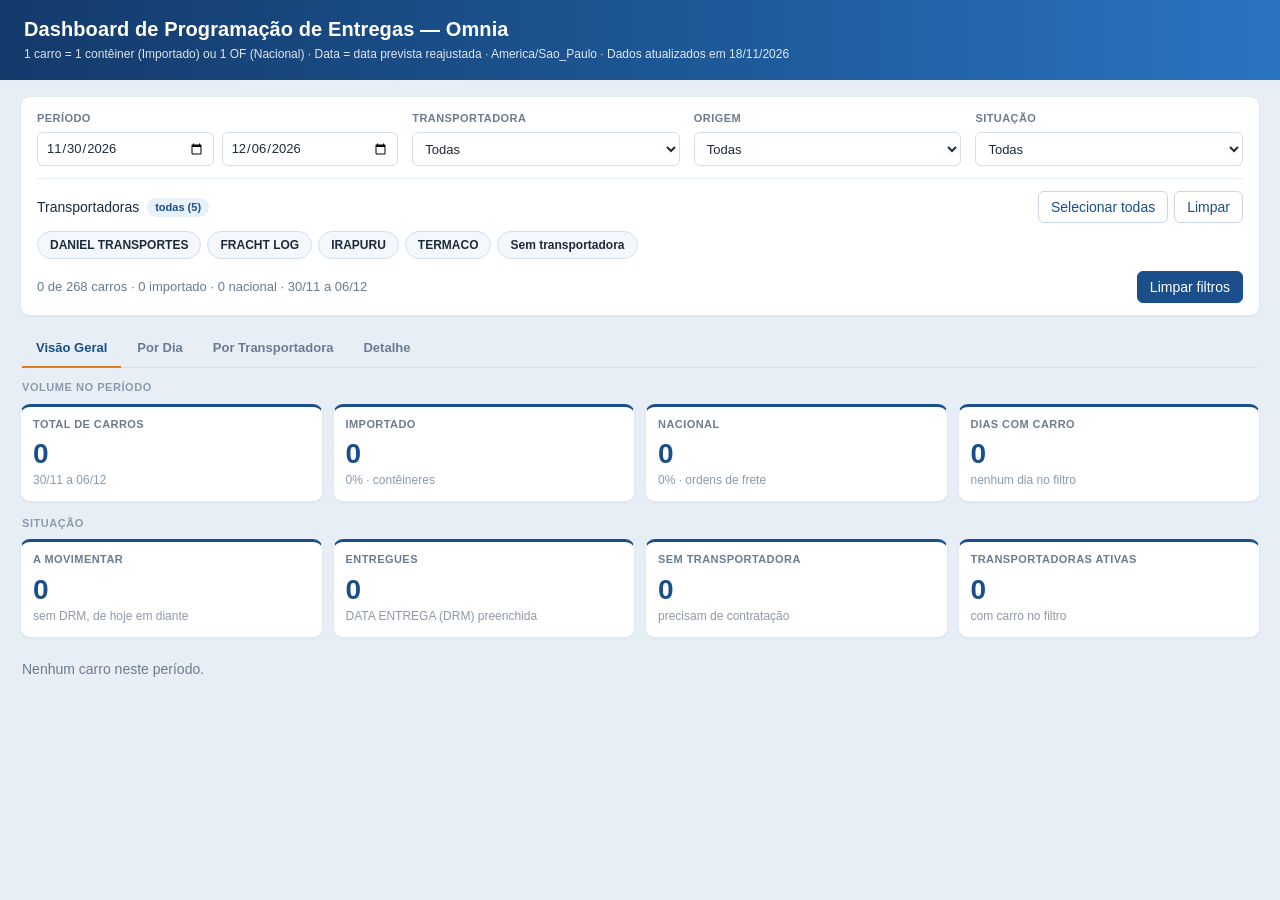
==== dashboard/index.html @ 9d9cfc4c "Atualiza a programação de 18/11 A semana fica com 42 carros e o pico vai para 17/11, com 18 carros. " ====
<!DOCTYPE html>
<html lang="pt-BR">
<head>
  <meta charset="utf-8">
  <meta name="viewport" content="width=device-width, initial-scale=1">
  <title>Dashboard de Programação de Entregas — Omnia</title>
  <link rel="icon" href="favicon.svg" type="image/svg+xml" media="(prefers-color-scheme: light)">
  <link rel="icon" href="favicon-dark.svg" type="image/svg+xml" media="(prefers-color-scheme: dark)">
  <link rel="icon" href="favicon.png" type="image/png" sizes="24x24">
  <link rel="stylesheet" href="styles.css?v=20261118-c36c31">
</head>
<body>
  <header class="top">
    <h1>Dashboard de Programação de Entregas — Omnia</h1>
    <p>1 carro = 1 contêiner (Importado) ou 1 OF (Nacional) · Data = data prevista reajustada · America/Sao_Paulo · Dados atualizados em 18/11/2026</p>
  </header>
  <div class="wrap">
    <section class="card filters">
      <div class="fgrid">
        <div>
          <label class="fld" for="ini">Período</label>
          <div class="dates">
            <input id="ini" type="date" min="2026-08-01" max="2027-12-31" aria-label="Data inicial">
            <input id="fim" type="date" min="2026-08-01" max="2027-12-31" aria-label="Data final">
          </div>
        </div>
        <div>
          <label class="fld" for="transp">Transportadora</label>
          <select id="transp"></select>
        </div>
        <div>
          <label class="fld" for="origem">Origem</label>
          <select id="origem">
            <option value="todas">Todas</option>
            <option value="I">Importado</option>
            <option value="N">Nacional</option>
          </select>
        </div>
        <div>
          <label class="fld" for="situacao">Situação</label>
          <select id="situacao">
            <option value="todas">Todas</option>
            <option value="movimentar">A movimentar</option>
            <option value="entregue">Entregue</option>
            <option value="semBaixa">Sem baixa DRM</option>
          </select>
        </div>
      </div>
      <hr class="rule">
      <div class="chiphead">
        <div class="left">
          <span class="fld" style="margin:0">Transportadoras</span>
          <span class="badge" id="chip-badge"></span>
        </div>
        <div class="btns">
          <button type="button" class="ghost" id="sel-all">Selecionar todas</button>
          <button type="button" class="ghost" id="clear-chips">Limpar</button>
        </div>
      </div>
      <div class="chips" id="chips"></div>
      <div class="countrow">
        <div class="count" id="count"></div>
        <button type="button" class="primary" id="reset">Limpar filtros</button>
      </div>
    </section>
    <nav class="tabs" role="tablist">
      <button type="button" class="tab on" data-tab="geral" role="tab">Visão Geral</button>
      <button type="button" class="tab" data-tab="dia" role="tab">Por Dia</button>
      <button type="button" class="tab" data-tab="transp" role="tab">Por Transportadora</button>
      <button type="button" class="tab" data-tab="detalhe" role="tab">Detalhe</button>
    </nav>
    <main id="view"></main>
  </div>
  <script src="data.js?v=20261118-c36c31"></script>
  <script src="logic.js?v=20261118-c36c31"></script>
  <script src="app.js?v=20261118-c36c31"></script>
</body>
</html>
---- dashboard/styles.css ----
:root {
  --blue: #1a4f8b;
  --blue-deep: #143a6b;
  --blue-mid: #1e5a9a;
  --ink: #1c2b3a;
  --muted: #6b7c90;
  --hint: #8b9aab;
  --line: #e3eaf2;
  --bg: #e7eef6;
  --card: #ffffff;
  --orange: #e07b1a;
  --orange-soft: #fff6ea;
  --chip: #f4f7fb;
  --shadow: 0 1px 2px rgba(20, 48, 90, 0.06);
  --radius: 10px;
  font-family: "Segoe UI", Inter, Roboto, Helvetica, Arial, sans-serif;
}

* { box-sizing: border-box; }

body {
  margin: 0;
  background: var(--bg);
  color: var(--ink);
  font-size: 14px;
  line-height: 1.4;
}

svg text { font-family: "Segoe UI", Inter, Roboto, Helvetica, Arial, sans-serif; }

.top {
  background: linear-gradient(90deg, #143a6b 0%, #1e5a9a 58%, #2b74c2 100%);
  color: #fff;
  padding: 16px 24px 18px;
}

.top h1 {
  margin: 0;
  font-size: 20px;
  line-height: 26px;
  font-weight: 700;
  letter-spacing: 0.1px;
}

.top p {
  margin: 4px 0 0;
  font-size: 12px;
  line-height: 16px;
  color: rgba(255, 255, 255, 0.86);
}

.wrap { padding: 16px 20px 40px; }

.card {
  background: var(--card);
  border: 1px solid var(--line);
  border-radius: var(--radius);
  box-shadow: var(--shadow);
}

.filters { padding: 14px 16px 12px; }

.fgrid {
  display: grid;
  grid-template-columns: minmax(240px, 1.35fr) repeat(3, minmax(150px, 1fr));
  gap: 14px;
}

label.fld {
  display: block;
  font-size: 11px;
  font-weight: 700;
  letter-spacing: 0.04em;
  text-transform: uppercase;
  color: var(--muted);
  margin-bottom: 6px;
}

.dates { display: flex; gap: 8px; }
.dates input, select {
  height: 34px;
  border: 1px solid #d5deea;
  border-radius: 6px;
  background: #fff;
  color: var(--ink);
  font: inherit;
  font-size: 13px;
  padding: 0 8px;
}
.dates input { flex: 1; min-width: 0; }
select { width: 100%; }

.rule { border: 0; border-top: 1px solid var(--line); margin: 12px 0; }

.chiphead, .countrow {
  display: flex;
  align-items: center;
  justify-content: space-between;
  gap: 10px;
  flex-wrap: wrap;
}

.chiphead .left { display: flex; align-items: center; gap: 8px; }

.badge {
  display: inline-block;
  background: #e8f0fa;
  color: var(--blue);
  border-radius: 999px;
  font-size: 11px;
  font-weight: 700;
  padding: 2px 8px;
  letter-spacing: 0;
  text-transform: none;
}

.btns { display: flex; gap: 6px; }

button {
  font: inherit;
  cursor: pointer;
  border-radius: 6px;
  height: 32px;
  padding: 0 12px;
}

button.ghost {
  background: #fff;
  color: var(--blue);
  border: 1px solid #c9d7e8;
}

button.ghost:hover { background: #f4f8fc; }

button.primary {
  background: var(--blue);
  color: #fff;
  border: 1px solid var(--blue);
}

button.primary:hover { background: var(--blue-mid); }

.chips { display: flex; flex-wrap: wrap; gap: 6px; margin-top: 8px; }

.chip {
  border: 1px solid #d5deea;
  background: var(--chip);
  color: var(--ink);
  border-radius: 999px;
  height: 28px;
  padding: 0 12px;
  font-size: 12px;
  font-weight: 600;
}

.chip.on {
  background: var(--blue);
  border-color: var(--blue);
  color: #fff;
}

.countrow { margin-top: 12px; }
.count { color: var(--muted); font-size: 13px; }

.tabs {
  display: flex;
  gap: 2px;
  margin: 14px 2px 12px;
  border-bottom: 1px solid #d5deea;
}

.tab {
  background: transparent;
  border: 0;
  border-bottom: 2px solid transparent;
  border-radius: 0;
  height: 38px;
  padding: 0 14px;
  margin-bottom: -1px;
  color: var(--muted);
  font-weight: 600;
  font-size: 13px;
}

.tab.on {
  color: var(--blue);
  border-bottom-color: var(--orange);
}

.section {
  font-size: 11px;
  font-weight: 700;
  letter-spacing: 0.05em;
  text-transform: uppercase;
  color: var(--hint);
  margin: 2px 2px 8px;
}

.kpis {
  display: grid;
  grid-template-columns: repeat(4, minmax(0, 1fr));
  gap: 10px;
  margin-bottom: 14px;
}

.kpi {
  background: #fff;
  border: 1px solid var(--line);
  border-top: 3px solid var(--blue);
  border-radius: var(--radius);
  box-shadow: var(--shadow);
  padding: 10px 12px 12px;
  min-width: 0;
}

.kpi.alert { border-top-color: var(--orange); }

.kpi .k {
  font-size: 11px;
  font-weight: 700;
  letter-spacing: 0.04em;
  text-transform: uppercase;
  color: var(--muted);
}

.kpi .v {
  margin-top: 6px;
  font-size: 28px;
  line-height: 32px;
  font-weight: 700;
  color: var(--blue);
}

.kpi.alert .v { color: #c45a12; }

.kpi .h { margin-top: 2px; font-size: 12px; color: var(--hint); }

.formula {
  background: #fff;
  border: 1px solid var(--line);
  border-left: 3px solid var(--blue);
  border-radius: 8px;
  padding: 10px 12px;
  font-weight: 700;
  margin: -4px 0 14px;
}

.charts {
  display: grid;
  grid-template-columns: minmax(0, 1.7fr) minmax(280px, 1fr);
  gap: 12px;
  margin-bottom: 12px;
}

.panel { padding: 14px 14px 10px; min-width: 0; }
.panel h2 {
  margin: 0;
  font-size: 15px;
  color: var(--blue);
  font-weight: 700;
}
.panel .cap { margin: 2px 0 10px; font-size: 11px; color: var(--hint); }

.legend { display: flex; flex-wrap: wrap; gap: 8px 14px; margin-top: 8px; }
.legend span { display: inline-flex; align-items: center; gap: 6px; font-size: 12px; color: var(--ink); }
.sw { width: 10px; height: 10px; border-radius: 2px; display: inline-block; }

.donut-wrap { display: flex; gap: 12px; align-items: center; flex-wrap: wrap; }
.donut-legend { display: flex; flex-direction: column; gap: 6px; font-size: 12px; }
.donut-legend div { display: flex; justify-content: space-between; gap: 12px; }
.donut-legend b { font-weight: 700; }

.scroll { overflow: auto; }
table { width: 100%; border-collapse: collapse; font-size: 12.5px; }
th, td { padding: 7px 8px; text-align: center; vertical-align: middle; border-bottom: 1px solid var(--line); white-space: nowrap; }
th {
  position: sticky;
  top: 0;
  background: #f5f8fb;
  color: var(--muted);
  font-size: 11px;
  letter-spacing: 0.03em;
  text-transform: uppercase;
}
td.num, th.num { text-align: center; font-variant-numeric: tabular-nums; }
td.prog, td.mat { white-space: normal; min-width: 180px; max-width: 320px; text-align: center; }
td.daycell { vertical-align: middle; font-weight: 700; }
tr.pair-start td, tr.pair-mid td { border-bottom-style: dashed; }
tr.pair-end td { border-bottom-color: #c5d0dc; }
tr.warn td { background: var(--orange-soft); }
tr.subtotal td { background: #e7eef8; font-weight: 700; border-bottom-color: #c5d0dc; }
tr.total td { background: #f3f6fb; font-weight: 700; }
tr.total.warn td { background: #fff1df; }

.days {
  display: grid;
  grid-template-columns: repeat(auto-fill, minmax(210px, 1fr));
  gap: 10px;
}

.day {
  background: #fff;
  border: 1px solid var(--line);
  border-top: 3px solid var(--blue);
  border-radius: var(--radius);
  box-shadow: var(--shadow);
  padding: 10px 12px 12px;
}
.day.alert { border-top-color: var(--orange); }
.day .dh {
  display: flex;
  justify-content: space-between;
  font-size: 11px;
  font-weight: 700;
  letter-spacing: 0.04em;
  text-transform: uppercase;
  color: var(--muted);
}
.day .hoje { color: var(--orange); letter-spacing: 0; text-transform: none; }
.day .big { font-size: 26px; line-height: 30px; font-weight: 700; color: var(--blue); margin: 4px 0 6px; }
.day p { margin: 0; font-size: 12.5px; line-height: 18px; }
.day p.miss { color: #c45a12; }

.split { display: grid; grid-template-columns: minmax(0, 1fr) minmax(0, 1fr); gap: 12px; }

.hbar { display: grid; grid-template-columns: 148px 1fr 36px; gap: 8px; align-items: center; margin: 6px 0; }
.hbar .name { font-size: 12px; font-weight: 600; }
.track { display: flex; height: 16px; background: #f2f5f8; border-radius: 4px; overflow: hidden; }
.seg { height: 100%; }
.seg.imp { background: #1a4f8b; }
.seg.nac { background: #8fb0d6; }
.hbar .n { text-align: right; font-weight: 700; font-size: 13px; color: var(--blue); }

.empty { color: var(--muted); padding: 8px 2px; }

button:focus-visible, .chip:focus-visible, select:focus-visible, input:focus-visible {
  outline: 2px solid var(--blue);
  outline-offset: 1px;
}

@media (max-width: 980px) {
  .fgrid, .kpis, .charts, .split { grid-template-columns: 1fr 1fr; }
  .fgrid { grid-template-columns: 1fr 1fr; }
}

@media (max-width: 680px) {
  .fgrid, .kpis, .charts, .split { grid-template-columns: 1fr; }
  .top h1 { font-size: 17px; }
  .hbar { grid-template-columns: 1fr; }
}
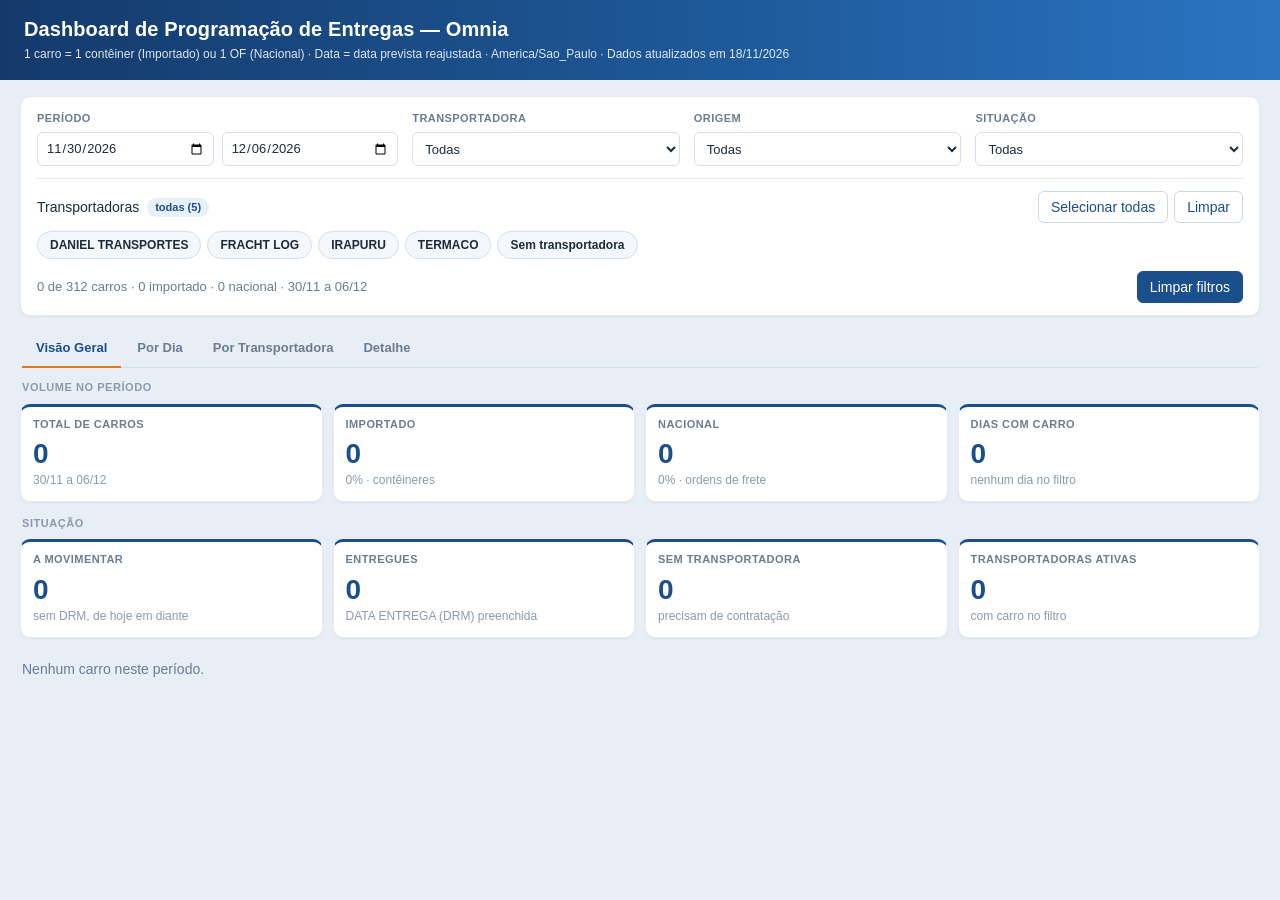
==== commit bf06662a: "Atualiza a programação até 28/11 Entram 44 carros, a maior parte sem transportadora. O total fica em" ====
--- a/dashboard/index.html
+++ b/dashboard/index.html
@@ -7,7 +7,7 @@
   <link rel="icon" href="favicon.svg" type="image/svg+xml" media="(prefers-color-scheme: light)">
   <link rel="icon" href="favicon-dark.svg" type="image/svg+xml" media="(prefers-color-scheme: dark)">
   <link rel="icon" href="favicon.png" type="image/png" sizes="24x24">
-  <link rel="stylesheet" href="styles.css?v=20261118-c36c31">
+  <link rel="stylesheet" href="styles.css?v=20261118-b17008">
 </head>
 <body>
   <header class="top">
@@ -71,8 +71,8 @@
     </nav>
     <main id="view"></main>
   </div>
-  <script src="data.js?v=20261118-c36c31"></script>
-  <script src="logic.js?v=20261118-c36c31"></script>
-  <script src="app.js?v=20261118-c36c31"></script>
+  <script src="data.js?v=20261118-b17008"></script>
+  <script src="logic.js?v=20261118-b17008"></script>
+  <script src="app.js?v=20261118-b17008"></script>
 </body>
 </html>
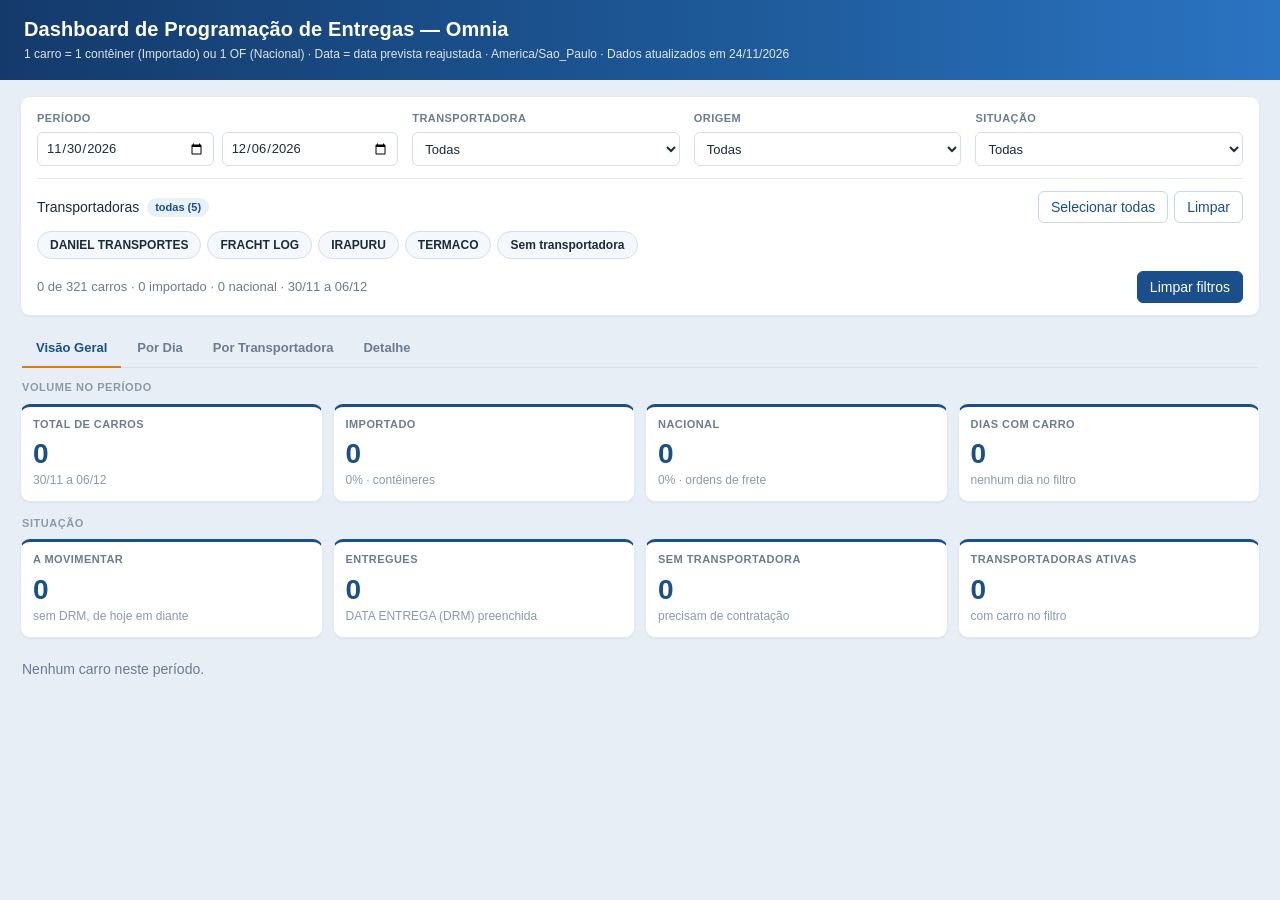
==== commit 41fd9c02: "Atualiza a programação de 24/11 O total vai a 321 carros e 16 ordens recebem transportadora. A seman" ====
--- a/dashboard/index.html
+++ b/dashboard/index.html
@@ -7,12 +7,12 @@
   <link rel="icon" href="favicon.svg" type="image/svg+xml" media="(prefers-color-scheme: light)">
   <link rel="icon" href="favicon-dark.svg" type="image/svg+xml" media="(prefers-color-scheme: dark)">
   <link rel="icon" href="favicon.png" type="image/png" sizes="24x24">
-  <link rel="stylesheet" href="styles.css?v=20261118-b17008">
+  <link rel="stylesheet" href="styles.css?v=20261124-520393">
 </head>
 <body>
   <header class="top">
     <h1>Dashboard de Programação de Entregas — Omnia</h1>
-    <p>1 carro = 1 contêiner (Importado) ou 1 OF (Nacional) · Data = data prevista reajustada · America/Sao_Paulo · Dados atualizados em 18/11/2026</p>
+    <p>1 carro = 1 contêiner (Importado) ou 1 OF (Nacional) · Data = data prevista reajustada · America/Sao_Paulo · Dados atualizados em 24/11/2026</p>
   </header>
   <div class="wrap">
     <section class="card filters">
@@ -71,8 +71,8 @@
     </nav>
     <main id="view"></main>
   </div>
-  <script src="data.js?v=20261118-b17008"></script>
-  <script src="logic.js?v=20261118-b17008"></script>
-  <script src="app.js?v=20261118-b17008"></script>
+  <script src="data.js?v=20261124-520393"></script>
+  <script src="logic.js?v=20261124-520393"></script>
+  <script src="app.js?v=20261124-520393"></script>
 </body>
 </html>
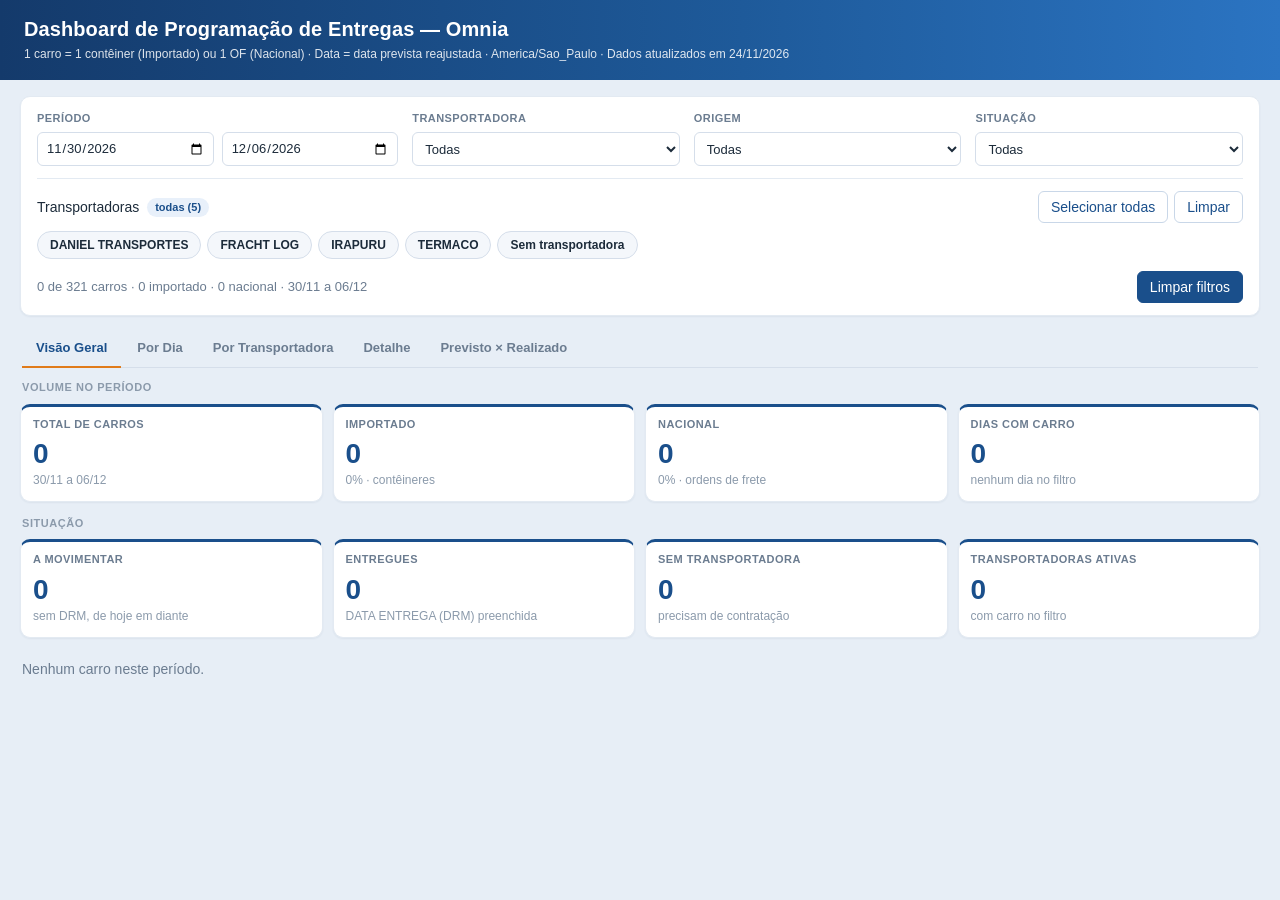
==== commit 5f1a4992: "Adiciona a aba Previsto × Realizado Compara a previsão (reajustada ou original, à escolha) com a dat" ====
--- a/dashboard/index.html
+++ b/dashboard/index.html
@@ -7,7 +7,7 @@
   <link rel="icon" href="favicon.svg" type="image/svg+xml" media="(prefers-color-scheme: light)">
   <link rel="icon" href="favicon-dark.svg" type="image/svg+xml" media="(prefers-color-scheme: dark)">
   <link rel="icon" href="favicon.png" type="image/png" sizes="24x24">
-  <link rel="stylesheet" href="styles.css?v=20261124-520393">
+  <link rel="stylesheet" href="styles.css?v=20261124-3b125d">
 </head>
 <body>
   <header class="top">
@@ -68,11 +68,12 @@
       <button type="button" class="tab" data-tab="dia" role="tab">Por Dia</button>
       <button type="button" class="tab" data-tab="transp" role="tab">Por Transportadora</button>
       <button type="button" class="tab" data-tab="detalhe" role="tab">Detalhe</button>
+      <button type="button" class="tab" data-tab="prev" role="tab">Previsto × Realizado</button>
     </nav>
     <main id="view"></main>
   </div>
-  <script src="data.js?v=20261124-520393"></script>
-  <script src="logic.js?v=20261124-520393"></script>
-  <script src="app.js?v=20261124-520393"></script>
+  <script src="data.js?v=20261124-3b125d"></script>
+  <script src="logic.js?v=20261124-3b125d"></script>
+  <script src="app.js?v=20261124-3b125d"></script>
 </body>
 </html>
--- a/dashboard/styles.css
+++ b/dashboard/styles.css
@@ -331,6 +331,13 @@
 .seg.nac { background: #8fb0d6; }
 .hbar .n { text-align: right; font-weight: 700; font-size: 13px; color: var(--blue); }
 
+.basebar { display: flex; gap: 16px; align-items: flex-end; flex-wrap: wrap; margin-bottom: 14px; }
+.basebar > div { min-width: 260px; }
+.basebar label.fld { margin-bottom: 6px; }
+.basebar .rule-text { flex: 1; min-width: 260px; margin: 0; font-size: 12px; color: var(--muted); line-height: 17px; }
+.basebar .rule-text b { color: var(--blue); }
+select:disabled { background: #f2f5f8; color: var(--hint); }
+
 .empty { color: var(--muted); padding: 8px 2px; }
 
 button:focus-visible, .chip:focus-visible, select:focus-visible, input:focus-visible {
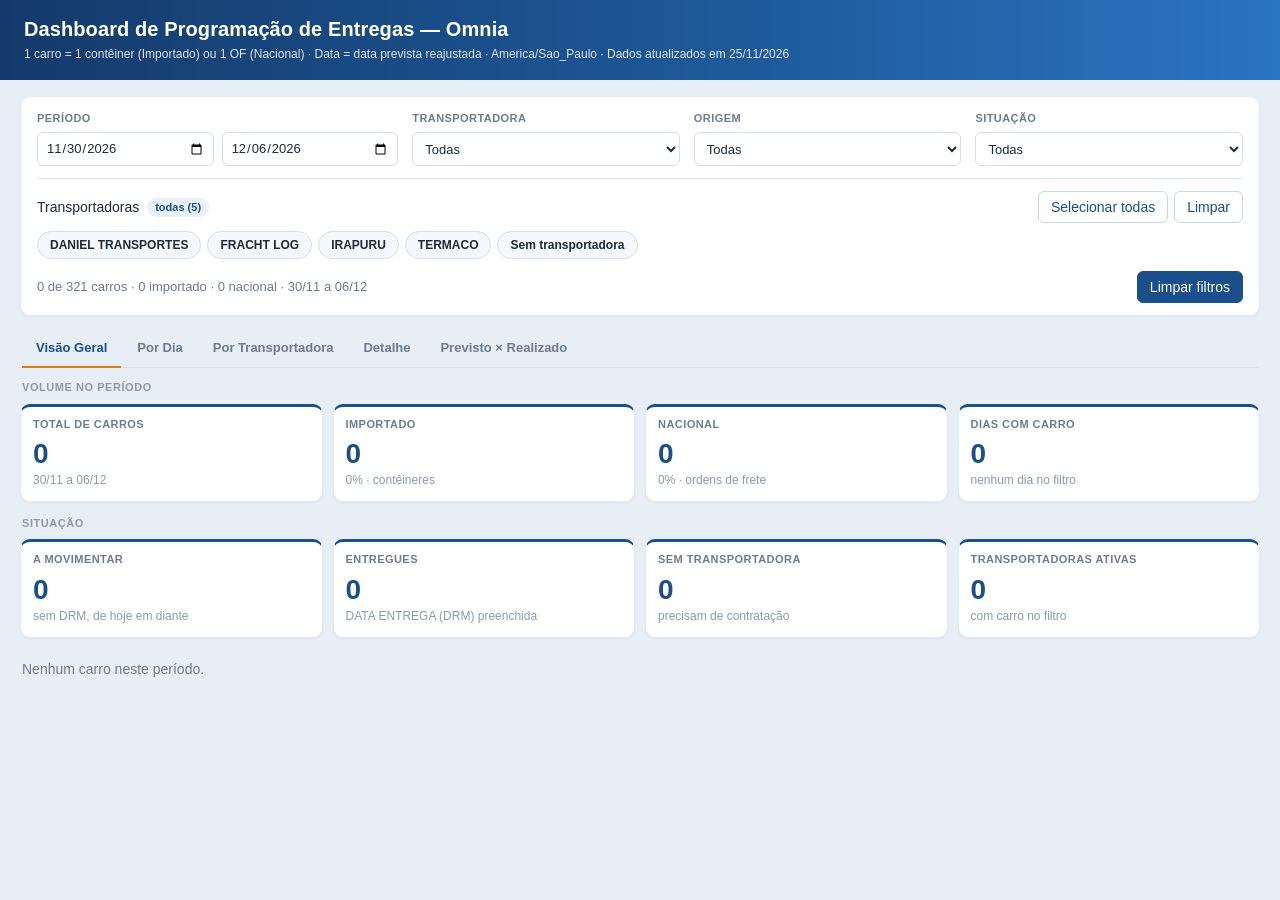
==== commit f9253a59: "Atualiza a programação de 25/11 11 carros mudam de dia e sete entregas novas entram na baixa DRM.  C" ====
--- a/dashboard/index.html
+++ b/dashboard/index.html
@@ -7,12 +7,12 @@
   <link rel="icon" href="favicon.svg" type="image/svg+xml" media="(prefers-color-scheme: light)">
   <link rel="icon" href="favicon-dark.svg" type="image/svg+xml" media="(prefers-color-scheme: dark)">
   <link rel="icon" href="favicon.png" type="image/png" sizes="24x24">
-  <link rel="stylesheet" href="styles.css?v=20261124-3b125d">
+  <link rel="stylesheet" href="styles.css?v=20261125-27993d">
 </head>
 <body>
   <header class="top">
     <h1>Dashboard de Programação de Entregas — Omnia</h1>
-    <p>1 carro = 1 contêiner (Importado) ou 1 OF (Nacional) · Data = data prevista reajustada · America/Sao_Paulo · Dados atualizados em 24/11/2026</p>
+    <p>1 carro = 1 contêiner (Importado) ou 1 OF (Nacional) · Data = data prevista reajustada · America/Sao_Paulo · Dados atualizados em 25/11/2026</p>
   </header>
   <div class="wrap">
     <section class="card filters">
@@ -72,8 +72,8 @@
     </nav>
     <main id="view"></main>
   </div>
-  <script src="data.js?v=20261124-3b125d"></script>
-  <script src="logic.js?v=20261124-3b125d"></script>
-  <script src="app.js?v=20261124-3b125d"></script>
+  <script src="data.js?v=20261125-27993d"></script>
+  <script src="logic.js?v=20261125-27993d"></script>
+  <script src="app.js?v=20261125-27993d"></script>
 </body>
 </html>
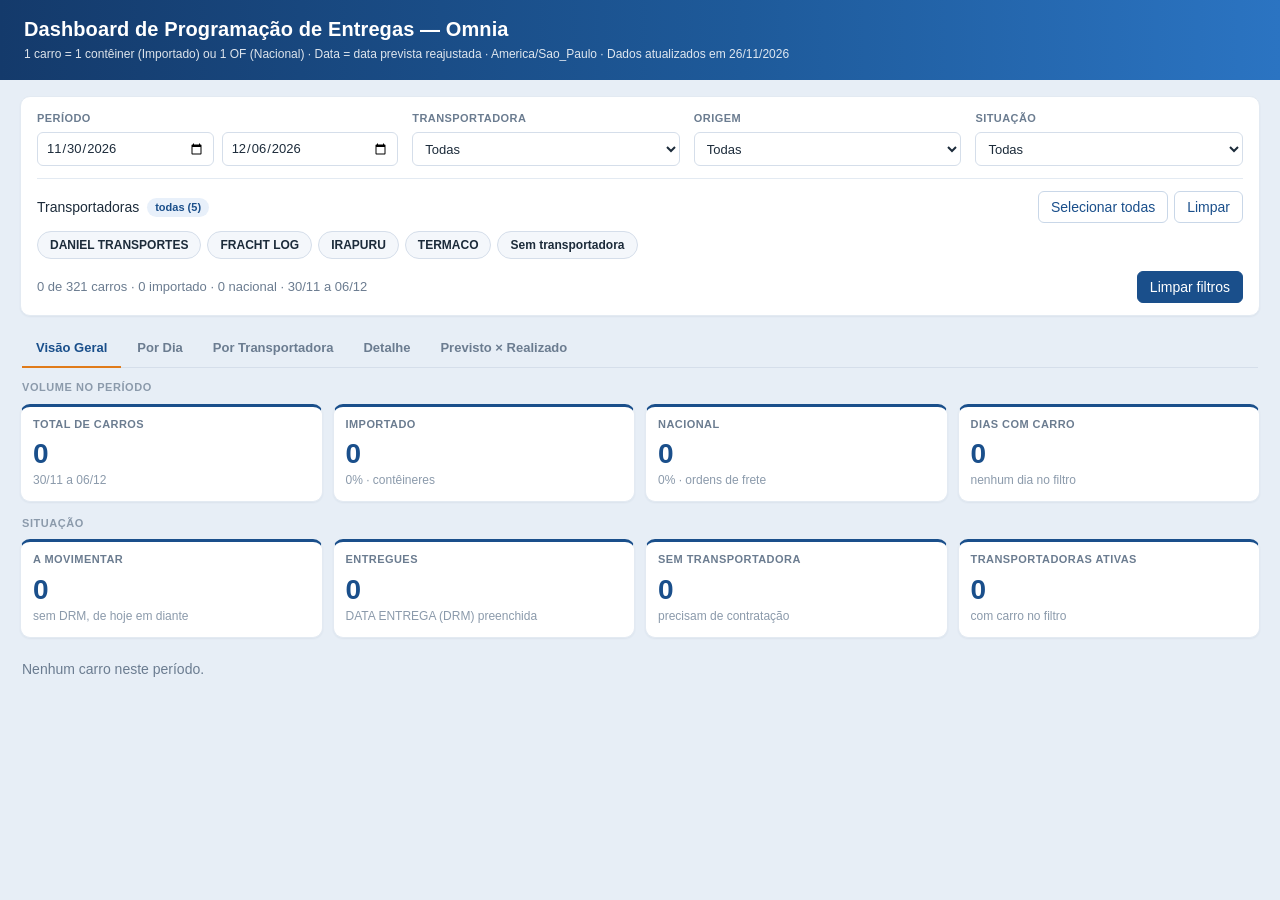
==== commit 36ab5578: "Atualiza a programação de 26/11 21 carros mudam de dia e seis entregas novas entram na baixa DRM.  C" ====
--- a/dashboard/index.html
+++ b/dashboard/index.html
@@ -7,12 +7,12 @@
   <link rel="icon" href="favicon.svg" type="image/svg+xml" media="(prefers-color-scheme: light)">
   <link rel="icon" href="favicon-dark.svg" type="image/svg+xml" media="(prefers-color-scheme: dark)">
   <link rel="icon" href="favicon.png" type="image/png" sizes="24x24">
-  <link rel="stylesheet" href="styles.css?v=20261125-27993d">
+  <link rel="stylesheet" href="styles.css?v=20261126-b1525d">
 </head>
 <body>
   <header class="top">
     <h1>Dashboard de Programação de Entregas — Omnia</h1>
-    <p>1 carro = 1 contêiner (Importado) ou 1 OF (Nacional) · Data = data prevista reajustada · America/Sao_Paulo · Dados atualizados em 25/11/2026</p>
+    <p>1 carro = 1 contêiner (Importado) ou 1 OF (Nacional) · Data = data prevista reajustada · America/Sao_Paulo · Dados atualizados em 26/11/2026</p>
   </header>
   <div class="wrap">
     <section class="card filters">
@@ -72,8 +72,8 @@
     </nav>
     <main id="view"></main>
   </div>
-  <script src="data.js?v=20261125-27993d"></script>
-  <script src="logic.js?v=20261125-27993d"></script>
-  <script src="app.js?v=20261125-27993d"></script>
+  <script src="data.js?v=20261126-b1525d"></script>
+  <script src="logic.js?v=20261126-b1525d"></script>
+  <script src="app.js?v=20261126-b1525d"></script>
 </body>
 </html>
